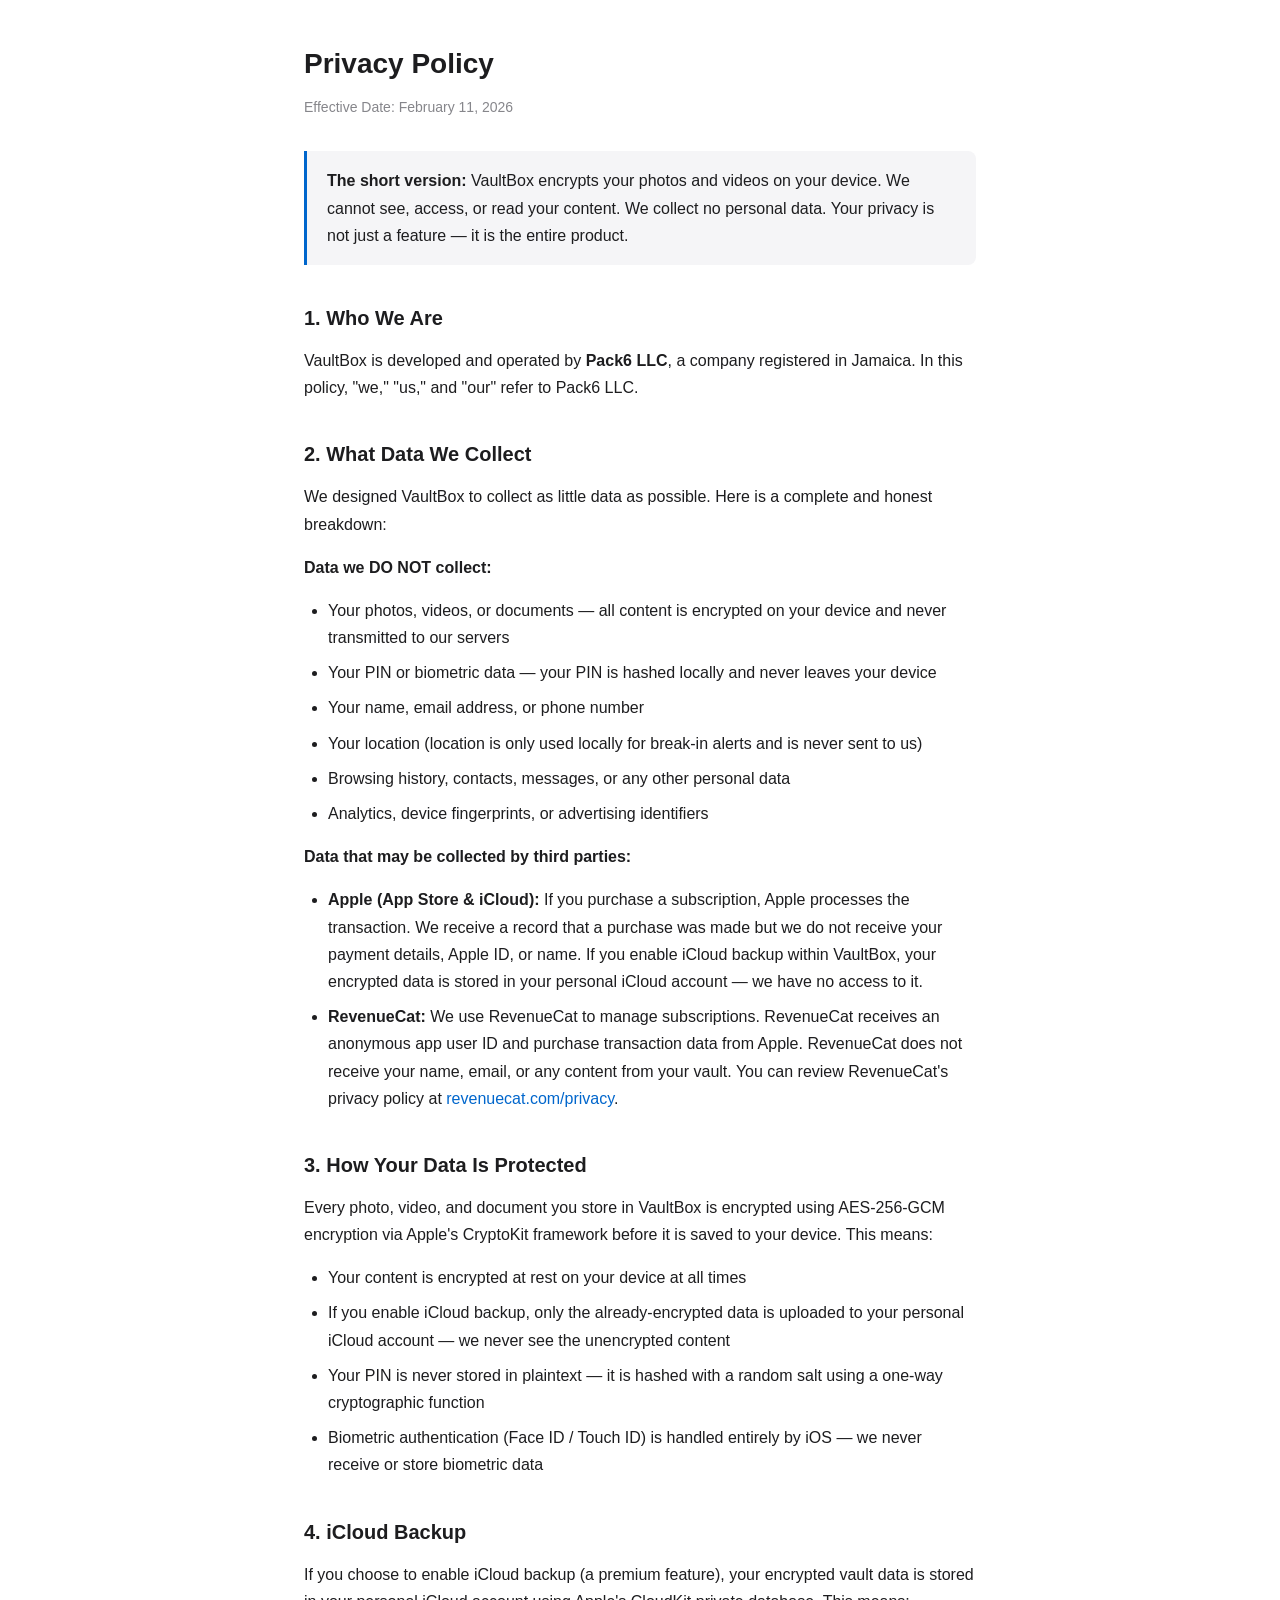
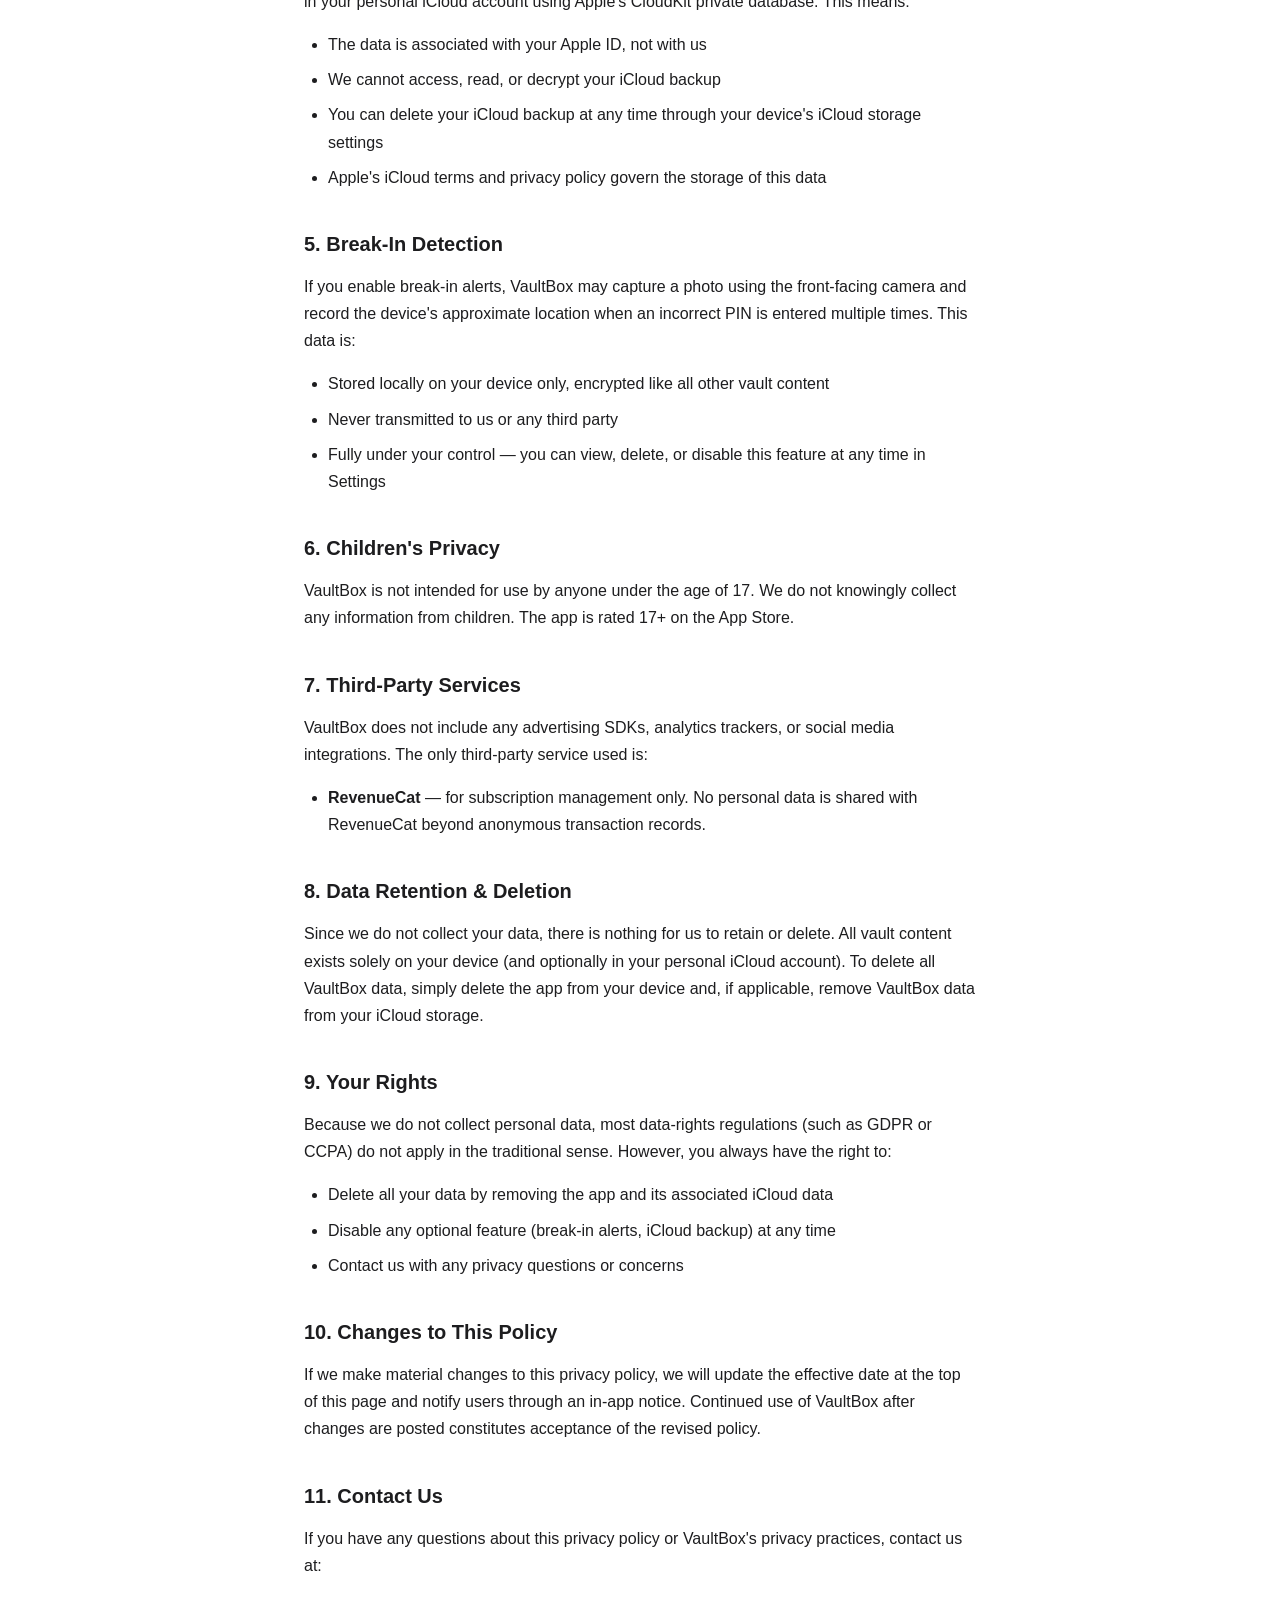
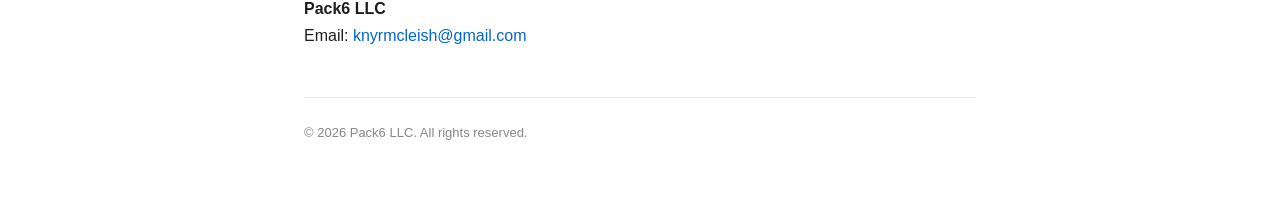
==== docs/privacy/index.html @ ba06429e "Fix docs privacy term paths" ====
<!doctype html>
<html lang="en">
  <head>
    <meta charset="UTF-8" />
    <meta name="viewport" content="width=device-width, initial-scale=1.0" />
    <title>VaultBox — Privacy Policy</title>
    <style>
      * {
        margin: 0;
        padding: 0;
        box-sizing: border-box;
      }
      body {
        font-family:
          -apple-system, BlinkMacSystemFont, "Segoe UI", Roboto, Helvetica,
          Arial, sans-serif;
        line-height: 1.7;
        color: #1d1d1f;
        background: #ffffff;
        padding: 40px 24px;
        max-width: 720px;
        margin: 0 auto;
      }
      h1 {
        font-size: 28px;
        font-weight: 700;
        margin-bottom: 8px;
      }
      h2 {
        font-size: 20px;
        font-weight: 600;
        margin-top: 36px;
        margin-bottom: 12px;
      }
      p {
        margin-bottom: 16px;
      }
      .effective-date {
        color: #86868b;
        font-size: 14px;
        margin-bottom: 32px;
      }
      ul {
        margin-bottom: 16px;
        padding-left: 24px;
      }
      li {
        margin-bottom: 8px;
      }
      a {
        color: #0066cc;
        text-decoration: none;
      }
      a:hover {
        text-decoration: underline;
      }
      .highlight {
        background: #f5f5f7;
        border-left: 3px solid #0066cc;
        padding: 16px 20px;
        margin: 20px 0;
        border-radius: 0 8px 8px 0;
      }
      footer {
        margin-top: 48px;
        padding-top: 24px;
        border-top: 1px solid #e5e5e5;
        color: #86868b;
        font-size: 13px;
      }
    </style>
  </head>
  <body>
    <h1>Privacy Policy</h1>
    <p class="effective-date">Effective Date: February 11, 2026</p>

    <div class="highlight">
      <strong>The short version:</strong> VaultBox encrypts your photos and
      videos on your device. We cannot see, access, or read your content. We
      collect no personal data. Your privacy is not just a feature — it is the
      entire product.
    </div>

    <h2>1. Who We Are</h2>
    <p>
      VaultBox is developed and operated by <strong>Pack6 LLC</strong>, a
      company registered in Jamaica. In this policy, "we," "us," and "our" refer
      to Pack6 LLC.
    </p>

    <h2>2. What Data We Collect</h2>
    <p>
      We designed VaultBox to collect as little data as possible. Here is a
      complete and honest breakdown:
    </p>

    <p><strong>Data we DO NOT collect:</strong></p>
    <ul>
      <li>
        Your photos, videos, or documents — all content is encrypted on your
        device and never transmitted to our servers
      </li>
      <li>
        Your PIN or biometric data — your PIN is hashed locally and never leaves
        your device
      </li>
      <li>Your name, email address, or phone number</li>
      <li>
        Your location (location is only used locally for break-in alerts and is
        never sent to us)
      </li>
      <li>Browsing history, contacts, messages, or any other personal data</li>
      <li>Analytics, device fingerprints, or advertising identifiers</li>
    </ul>

    <p><strong>Data that may be collected by third parties:</strong></p>
    <ul>
      <li>
        <strong>Apple (App Store & iCloud):</strong> If you purchase a
        subscription, Apple processes the transaction. We receive a record that
        a purchase was made but we do not receive your payment details, Apple
        ID, or name. If you enable iCloud backup within VaultBox, your encrypted
        data is stored in your personal iCloud account — we have no access to
        it.
      </li>
      <li>
        <strong>RevenueCat:</strong> We use RevenueCat to manage subscriptions.
        RevenueCat receives an anonymous app user ID and purchase transaction
        data from Apple. RevenueCat does not receive your name, email, or any
        content from your vault. You can review RevenueCat's privacy policy at
        <a href="https://www.revenuecat.com/privacy">revenuecat.com/privacy</a>.
      </li>
    </ul>

    <h2>3. How Your Data Is Protected</h2>
    <p>
      Every photo, video, and document you store in VaultBox is encrypted using
      AES-256-GCM encryption via Apple's CryptoKit framework before it is saved
      to your device. This means:
    </p>
    <ul>
      <li>Your content is encrypted at rest on your device at all times</li>
      <li>
        If you enable iCloud backup, only the already-encrypted data is uploaded
        to your personal iCloud account — we never see the unencrypted content
      </li>
      <li>
        Your PIN is never stored in plaintext — it is hashed with a random salt
        using a one-way cryptographic function
      </li>
      <li>
        Biometric authentication (Face ID / Touch ID) is handled entirely by iOS
        — we never receive or store biometric data
      </li>
    </ul>

    <h2>4. iCloud Backup</h2>
    <p>
      If you choose to enable iCloud backup (a premium feature), your encrypted
      vault data is stored in your personal iCloud account using Apple's
      CloudKit private database. This means:
    </p>
    <ul>
      <li>The data is associated with your Apple ID, not with us</li>
      <li>We cannot access, read, or decrypt your iCloud backup</li>
      <li>
        You can delete your iCloud backup at any time through your device's
        iCloud storage settings
      </li>
      <li>
        Apple's iCloud terms and privacy policy govern the storage of this data
      </li>
    </ul>

    <h2>5. Break-In Detection</h2>
    <p>
      If you enable break-in alerts, VaultBox may capture a photo using the
      front-facing camera and record the device's approximate location when an
      incorrect PIN is entered multiple times. This data is:
    </p>
    <ul>
      <li>
        Stored locally on your device only, encrypted like all other vault
        content
      </li>
      <li>Never transmitted to us or any third party</li>
      <li>
        Fully under your control — you can view, delete, or disable this feature
        at any time in Settings
      </li>
    </ul>

    <h2>6. Children's Privacy</h2>
    <p>
      VaultBox is not intended for use by anyone under the age of 17. We do not
      knowingly collect any information from children. The app is rated 17+ on
      the App Store.
    </p>

    <h2>7. Third-Party Services</h2>
    <p>
      VaultBox does not include any advertising SDKs, analytics trackers, or
      social media integrations. The only third-party service used is:
    </p>
    <ul>
      <li>
        <strong>RevenueCat</strong> — for subscription management only. No
        personal data is shared with RevenueCat beyond anonymous transaction
        records.
      </li>
    </ul>

    <h2>8. Data Retention & Deletion</h2>
    <p>
      Since we do not collect your data, there is nothing for us to retain or
      delete. All vault content exists solely on your device (and optionally in
      your personal iCloud account). To delete all VaultBox data, simply delete
      the app from your device and, if applicable, remove VaultBox data from
      your iCloud storage.
    </p>

    <h2>9. Your Rights</h2>
    <p>
      Because we do not collect personal data, most data-rights regulations
      (such as GDPR or CCPA) do not apply in the traditional sense. However, you
      always have the right to:
    </p>
    <ul>
      <li>
        Delete all your data by removing the app and its associated iCloud data
      </li>
      <li>
        Disable any optional feature (break-in alerts, iCloud backup) at any
        time
      </li>
      <li>Contact us with any privacy questions or concerns</li>
    </ul>

    <h2>10. Changes to This Policy</h2>
    <p>
      If we make material changes to this privacy policy, we will update the
      effective date at the top of this page and notify users through an in-app
      notice. Continued use of VaultBox after changes are posted constitutes
      acceptance of the revised policy.
    </p>

    <h2>11. Contact Us</h2>
    <p>
      If you have any questions about this privacy policy or VaultBox's privacy
      practices, contact us at:
    </p>
    <p>
      <strong>Pack6 LLC</strong><br />
      Email: <a href="mailto:knyrmcleish@gmail.com">knyrmcleish@gmail.com</a>
    </p>

    <footer>
      <p>&copy; 2026 Pack6 LLC. All rights reserved.</p>
    </footer>
  </body>
</html>
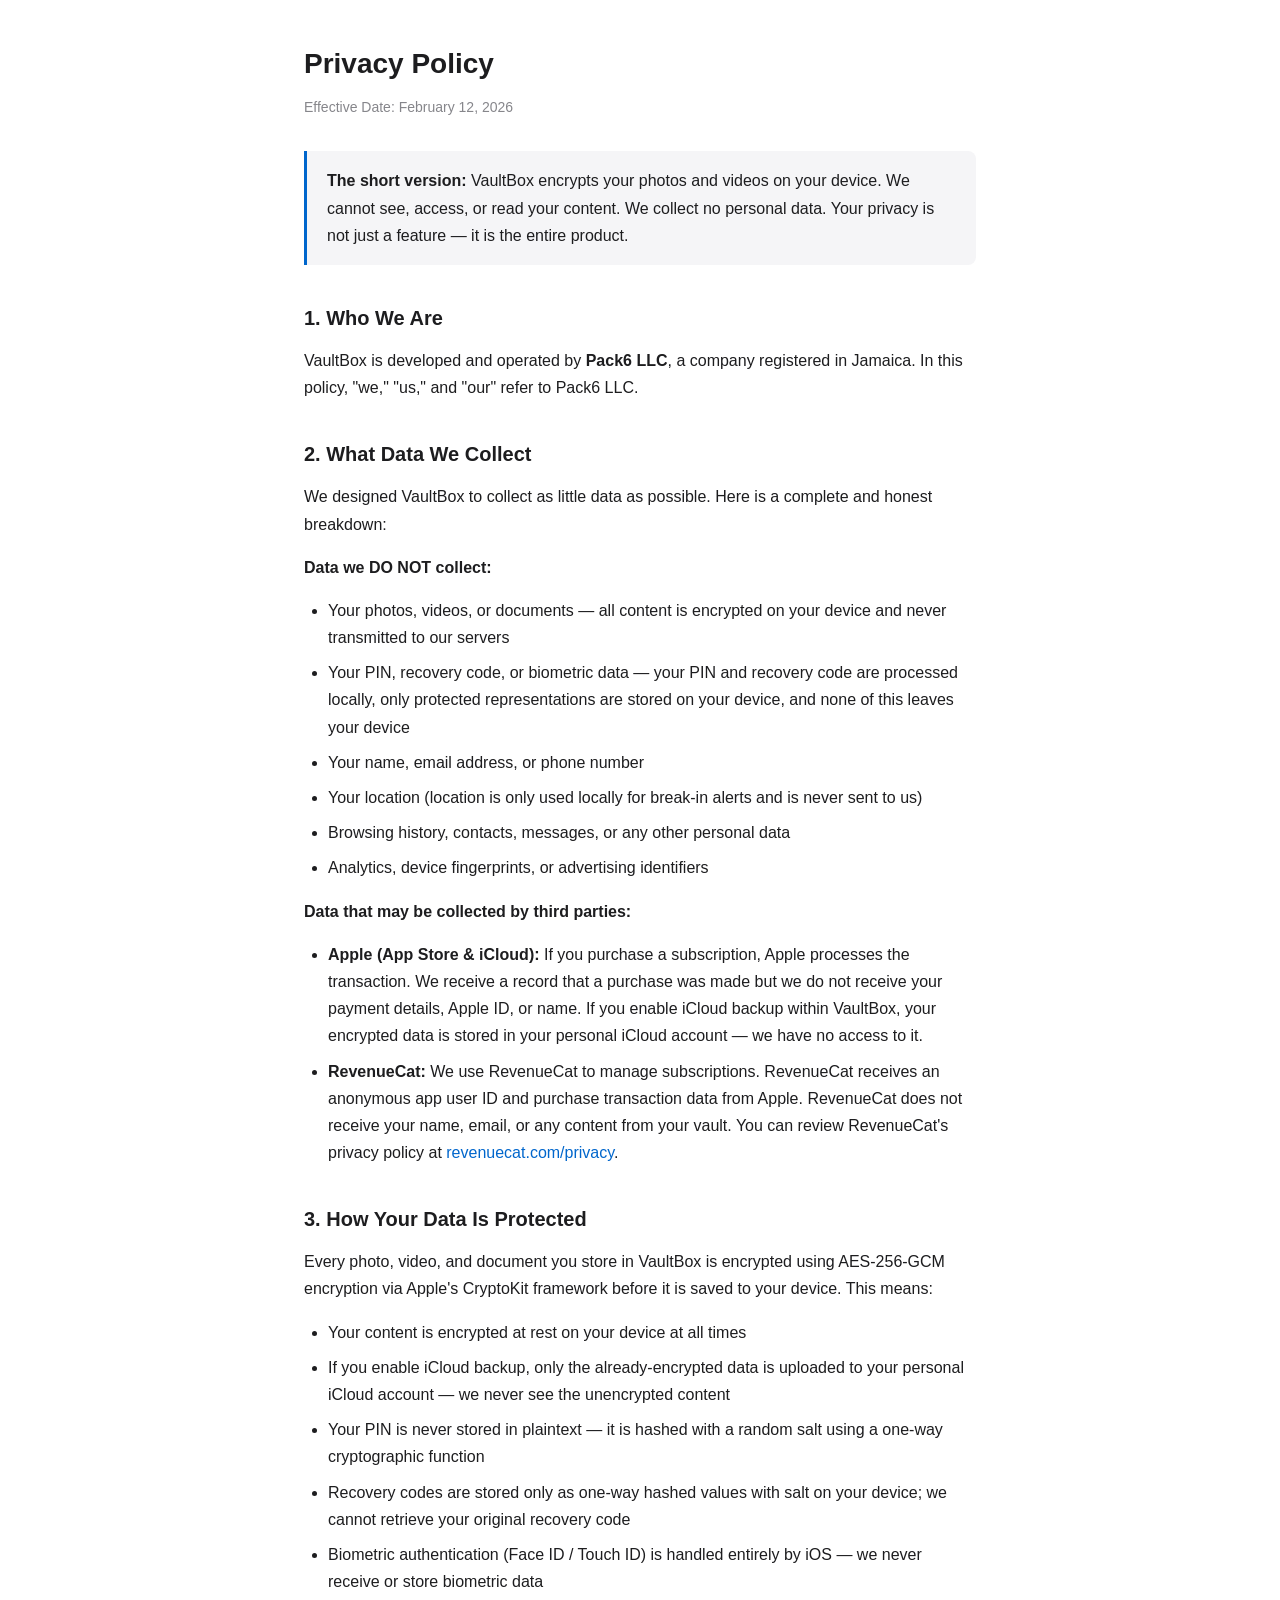
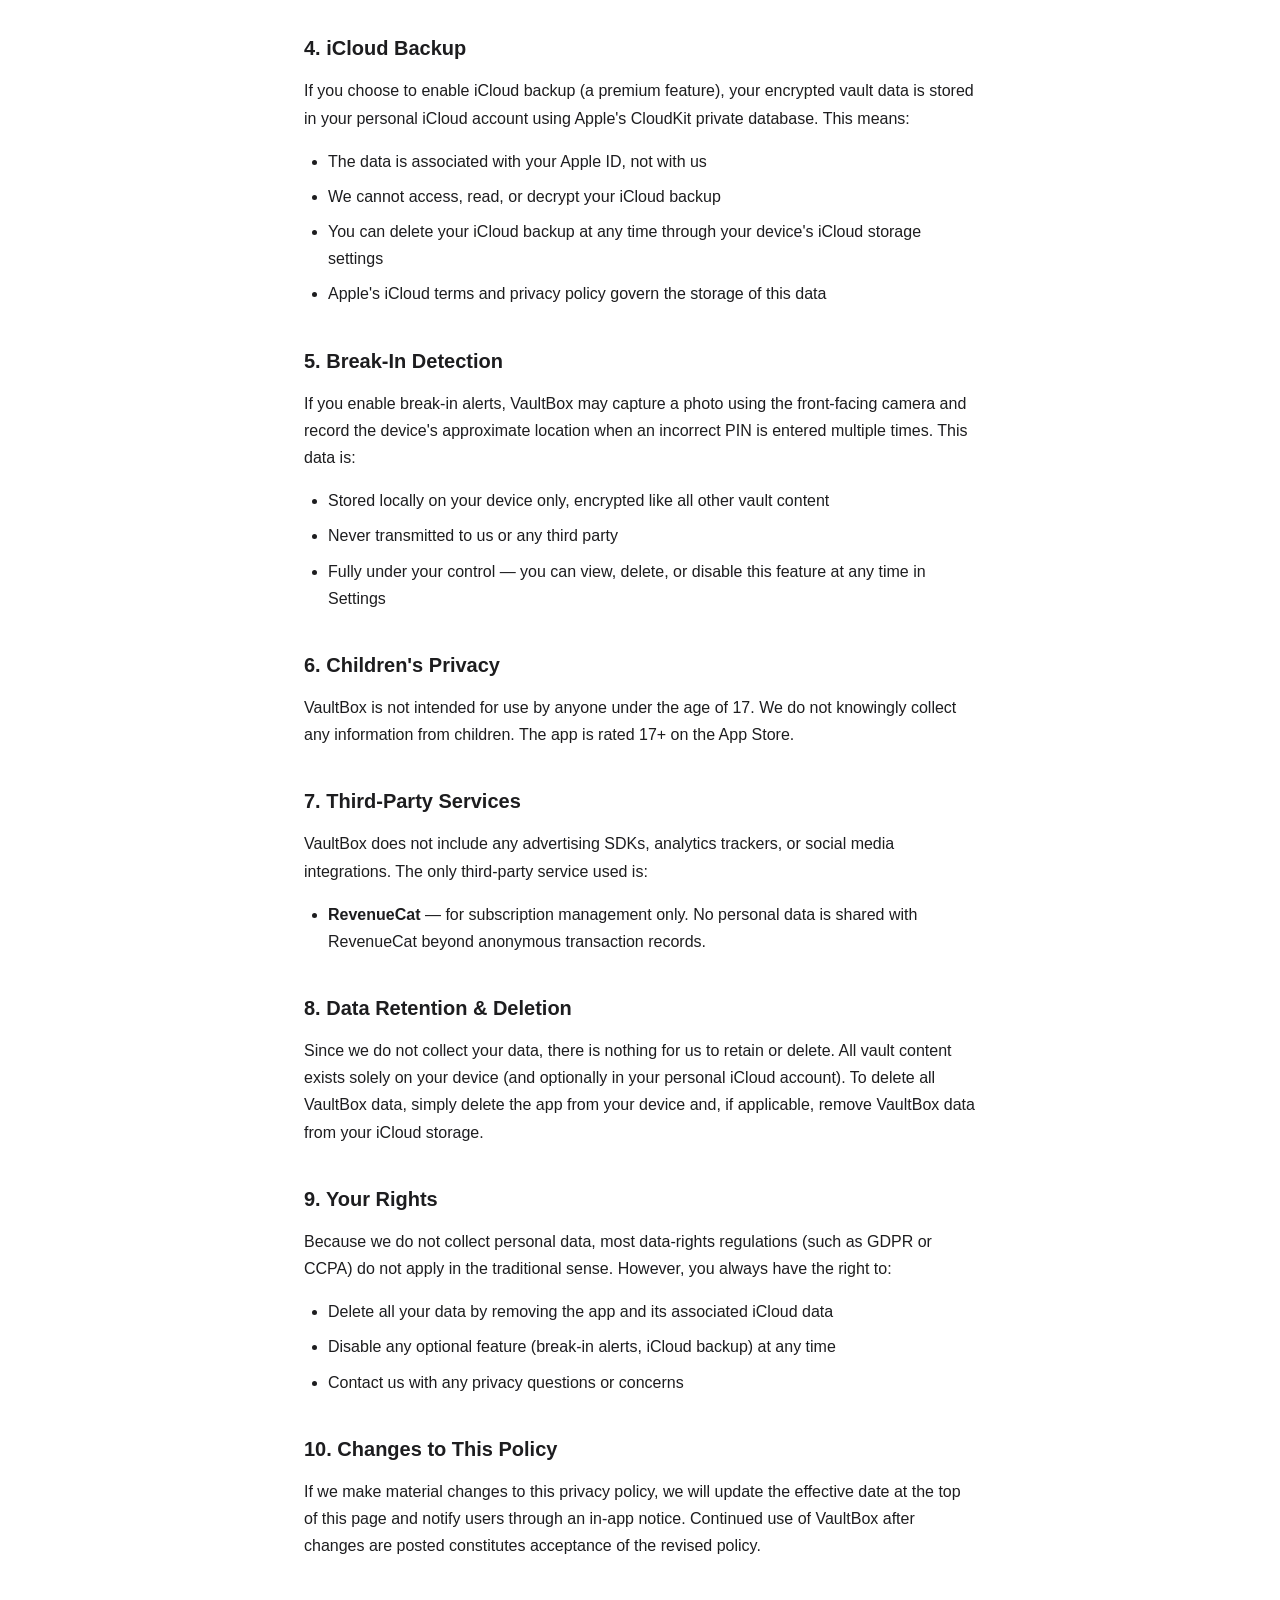
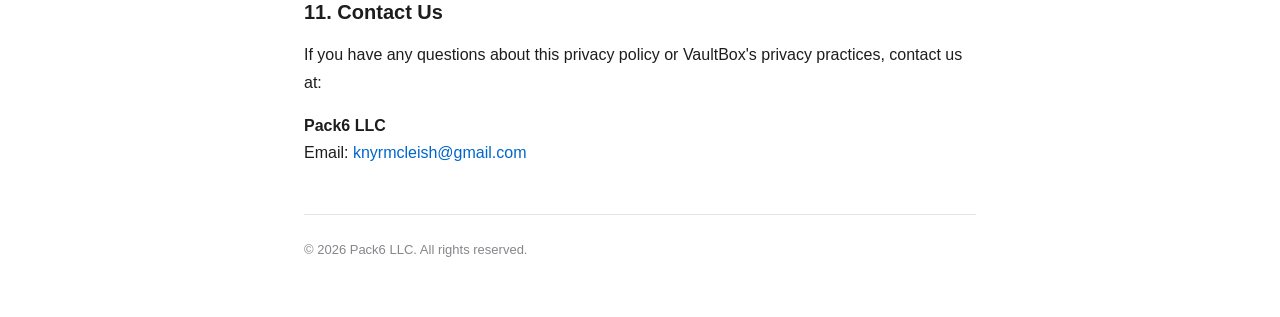
==== commit 1d37566e: "Update ToS privacy for recovery" ====
--- a/docs/privacy/index.html
+++ b/docs/privacy/index.html
@@ -72,7 +72,7 @@
   </head>
   <body>
     <h1>Privacy Policy</h1>
-    <p class="effective-date">Effective Date: February 11, 2026</p>
+    <p class="effective-date">Effective Date: February 12, 2026</p>
 
     <div class="highlight">
       <strong>The short version:</strong> VaultBox encrypts your photos and
@@ -101,8 +101,9 @@
         device and never transmitted to our servers
       </li>
       <li>
-        Your PIN or biometric data — your PIN is hashed locally and never leaves
-        your device
+        Your PIN, recovery code, or biometric data — your PIN and recovery code
+        are processed locally, only protected representations are stored on your
+        device, and none of this leaves your device
       </li>
       <li>Your name, email address, or phone number</li>
       <li>
@@ -149,6 +150,10 @@
         using a one-way cryptographic function
       </li>
       <li>
+        Recovery codes are stored only as one-way hashed values with salt on
+        your device; we cannot retrieve your original recovery code
+      </li>
+      <li>
         Biometric authentication (Face ID / Touch ID) is handled entirely by iOS
         — we never receive or store biometric data
       </li>
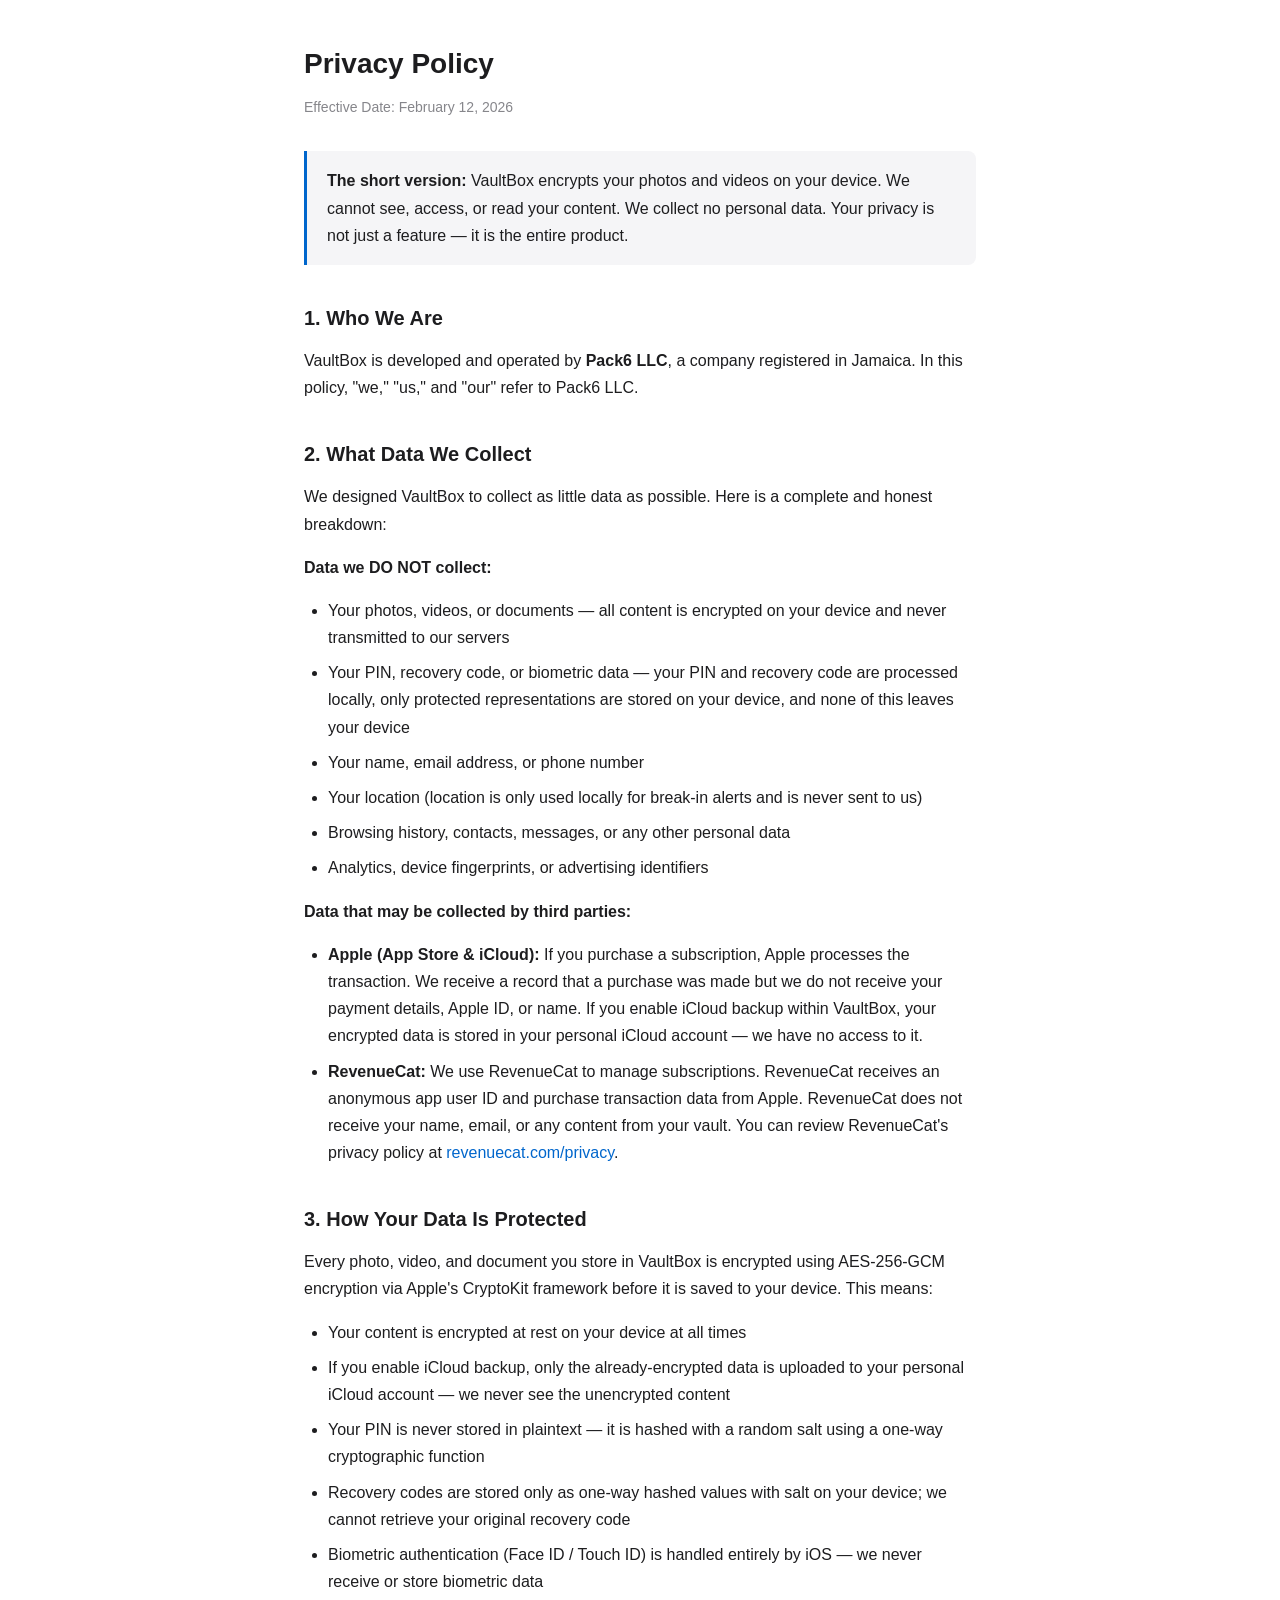
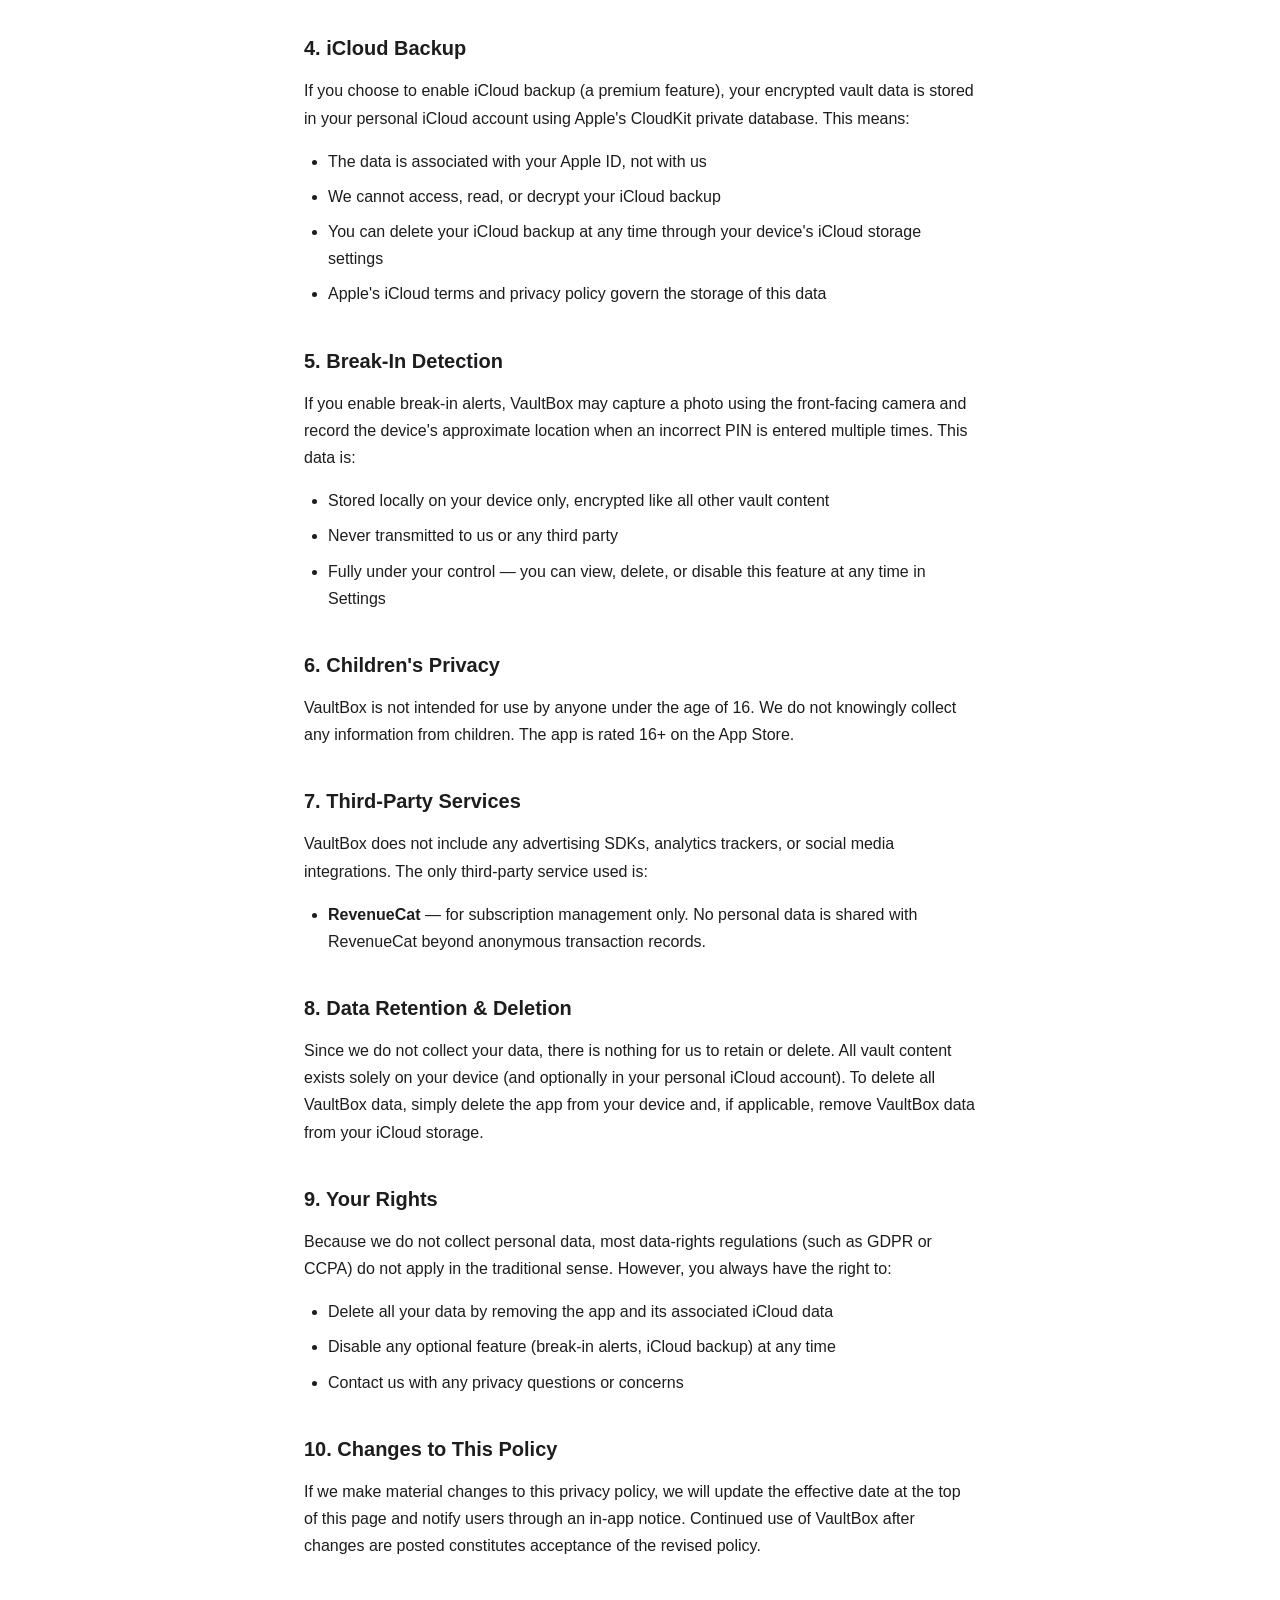
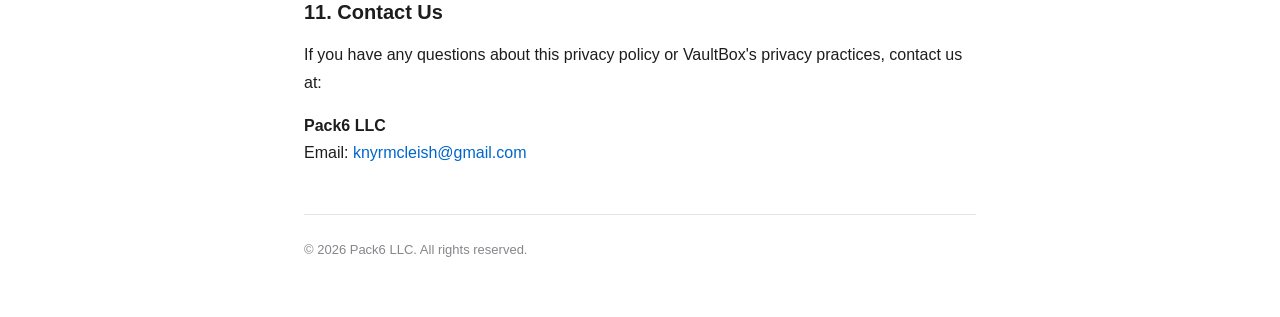
==== commit 72ab8acb: "Update VaultBox age minimum" ====
--- a/docs/privacy/index.html
+++ b/docs/privacy/index.html
@@ -197,8 +197,8 @@
 
     <h2>6. Children's Privacy</h2>
     <p>
-      VaultBox is not intended for use by anyone under the age of 17. We do not
-      knowingly collect any information from children. The app is rated 17+ on
+      VaultBox is not intended for use by anyone under the age of 16. We do not
+      knowingly collect any information from children. The app is rated 16+ on
       the App Store.
     </p>
 
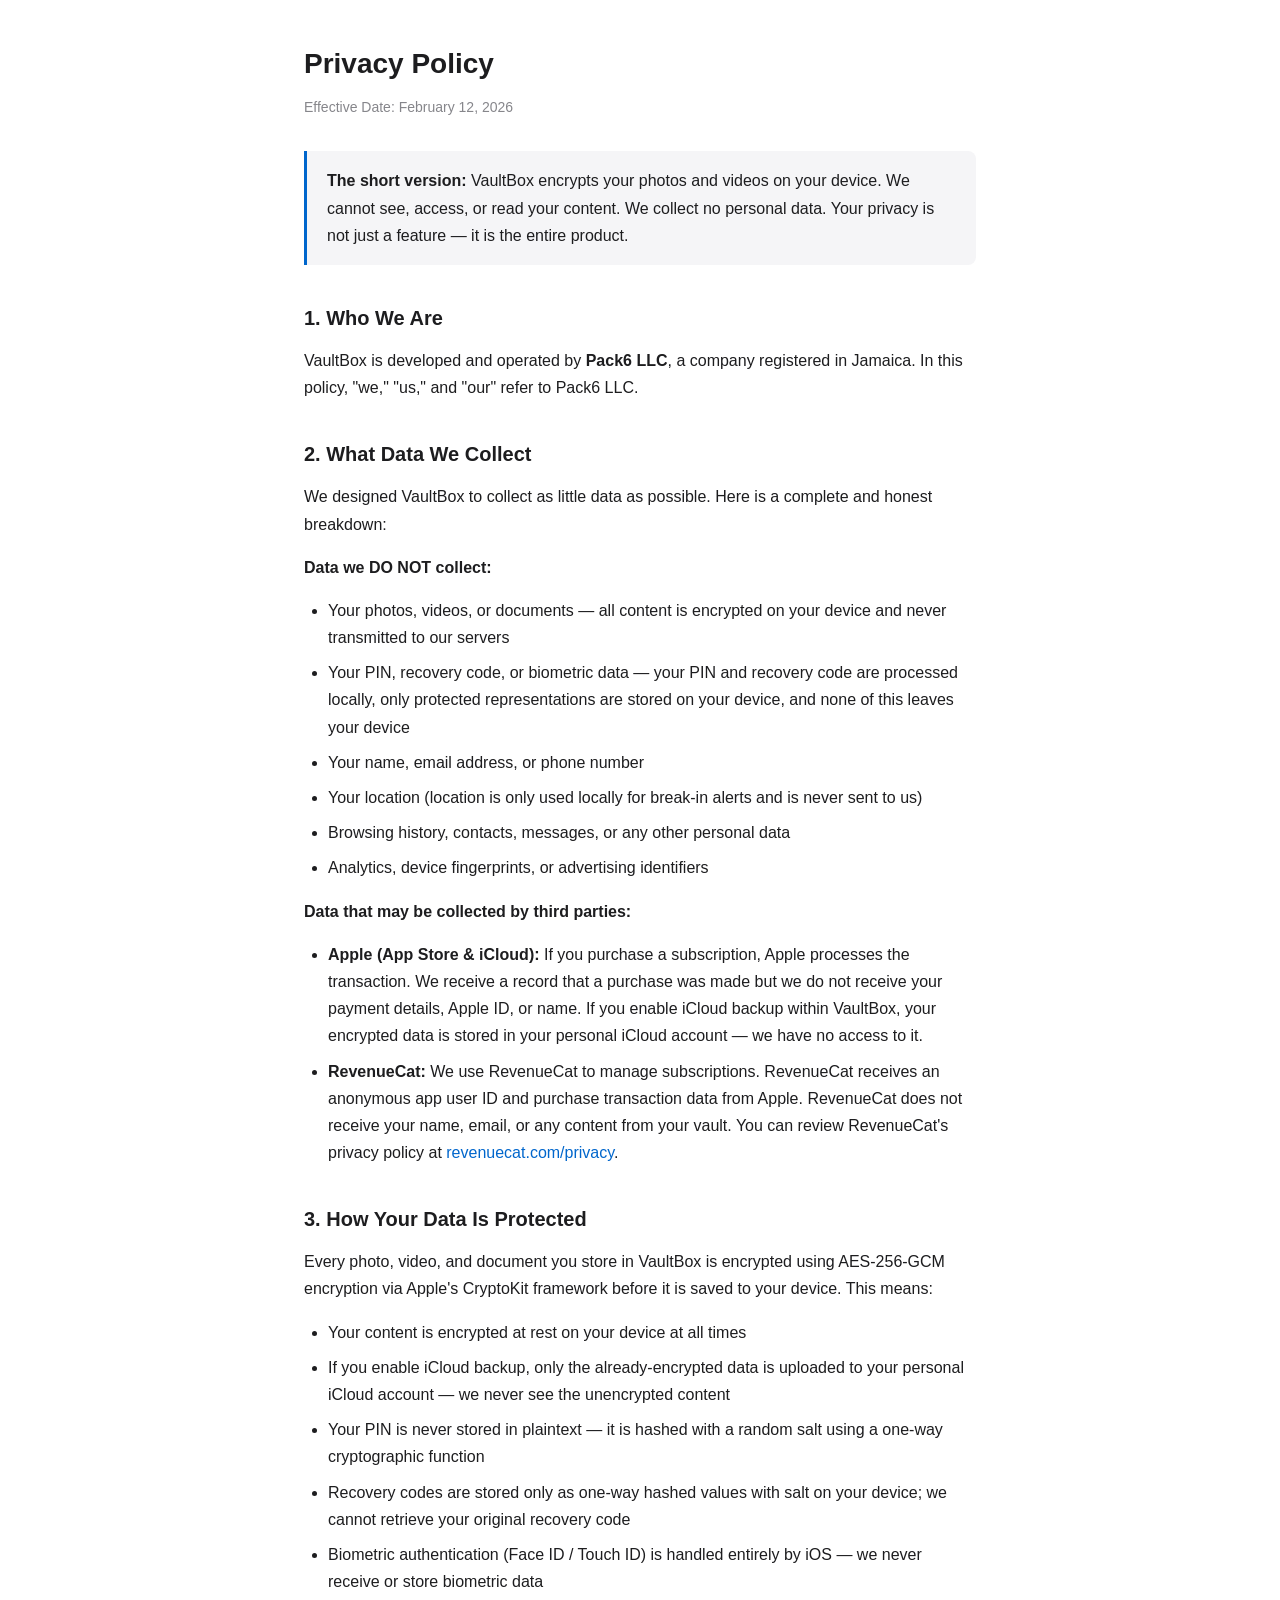
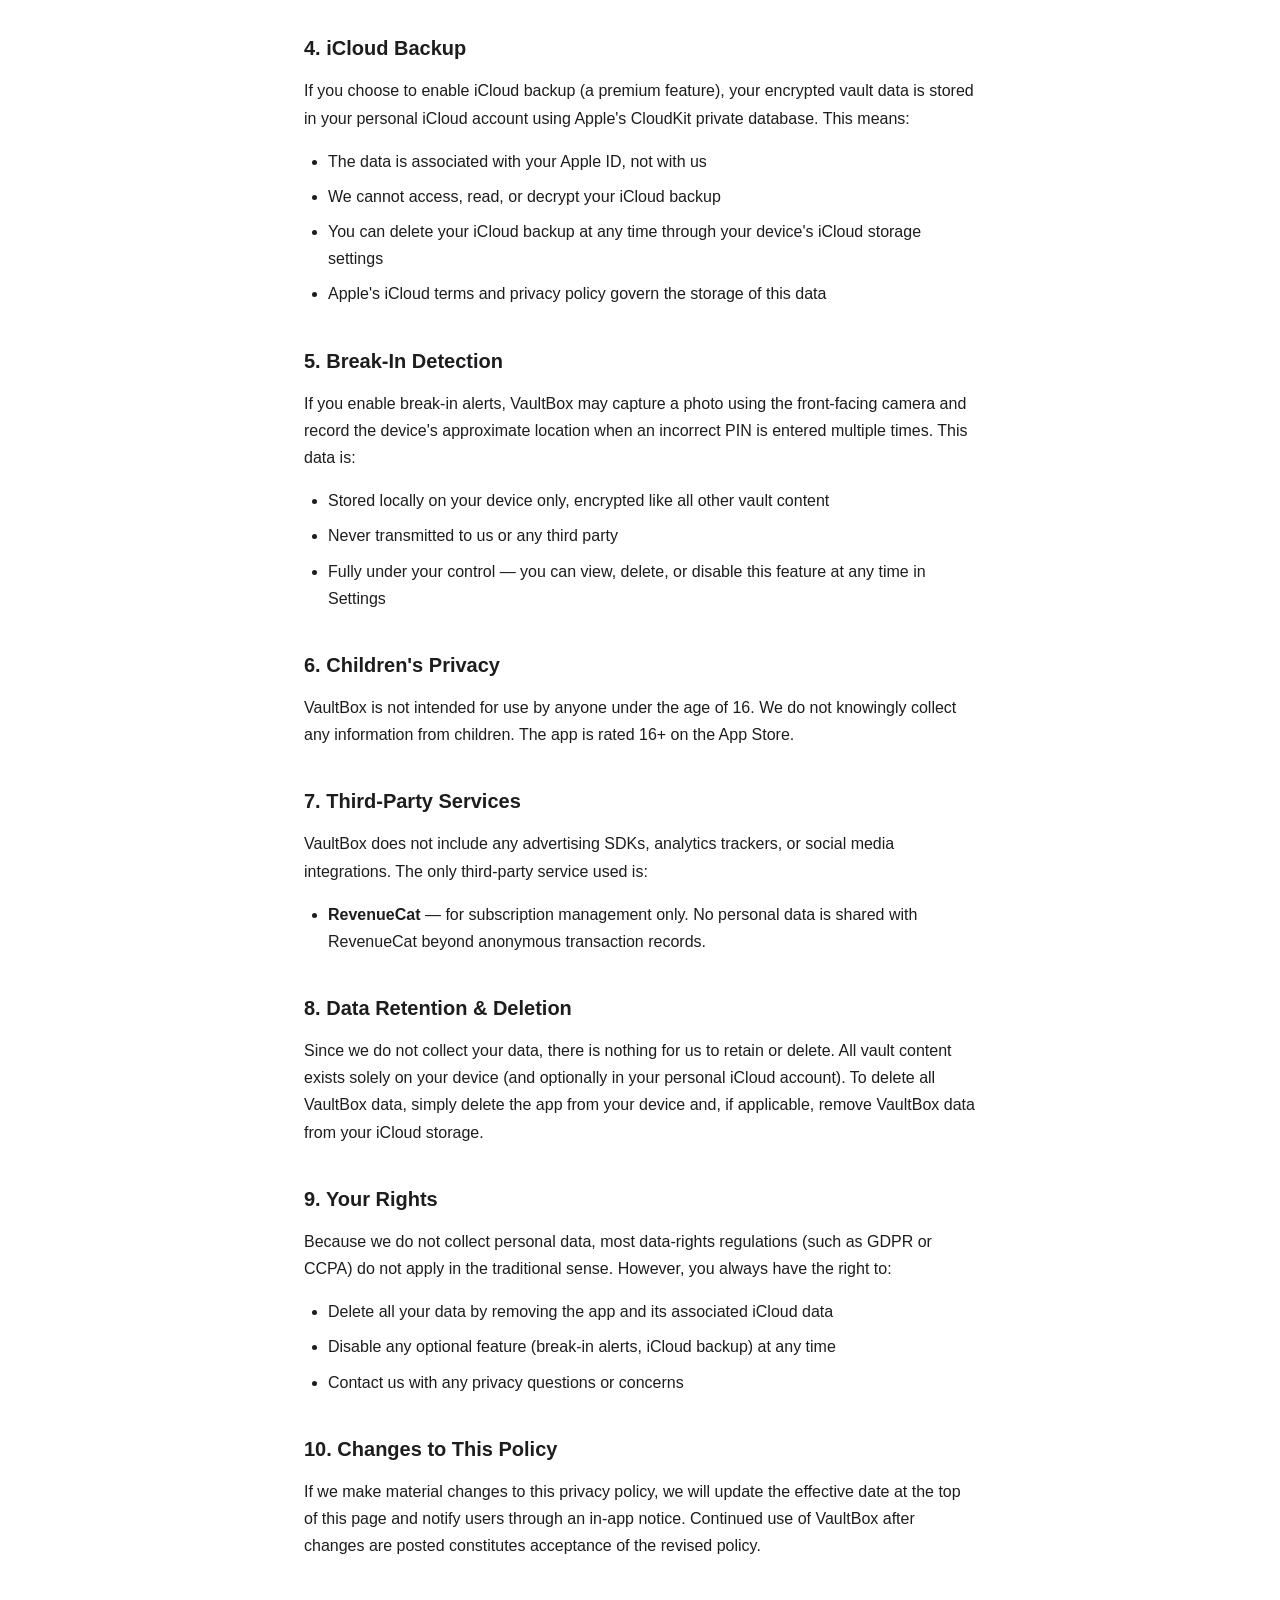
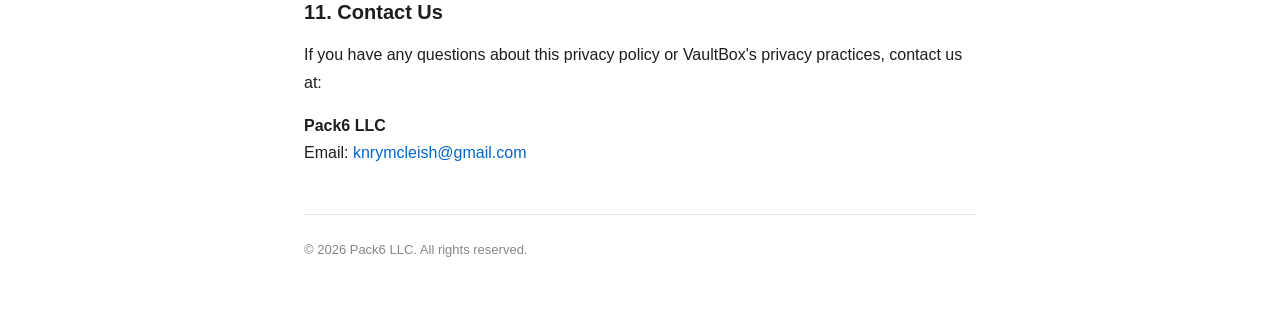
==== commit 0efe8b0b: "Fix the contact email on the privacy and terms pages The address had two letters swapped, so questio" ====
--- a/docs/privacy/index.html
+++ b/docs/privacy/index.html
@@ -256,7 +256,7 @@
     </p>
     <p>
       <strong>Pack6 LLC</strong><br />
-      Email: <a href="mailto:knyrmcleish@gmail.com">knyrmcleish@gmail.com</a>
+      Email: <a href="mailto:knrymcleish@gmail.com">knrymcleish@gmail.com</a>
     </p>
 
     <footer>
